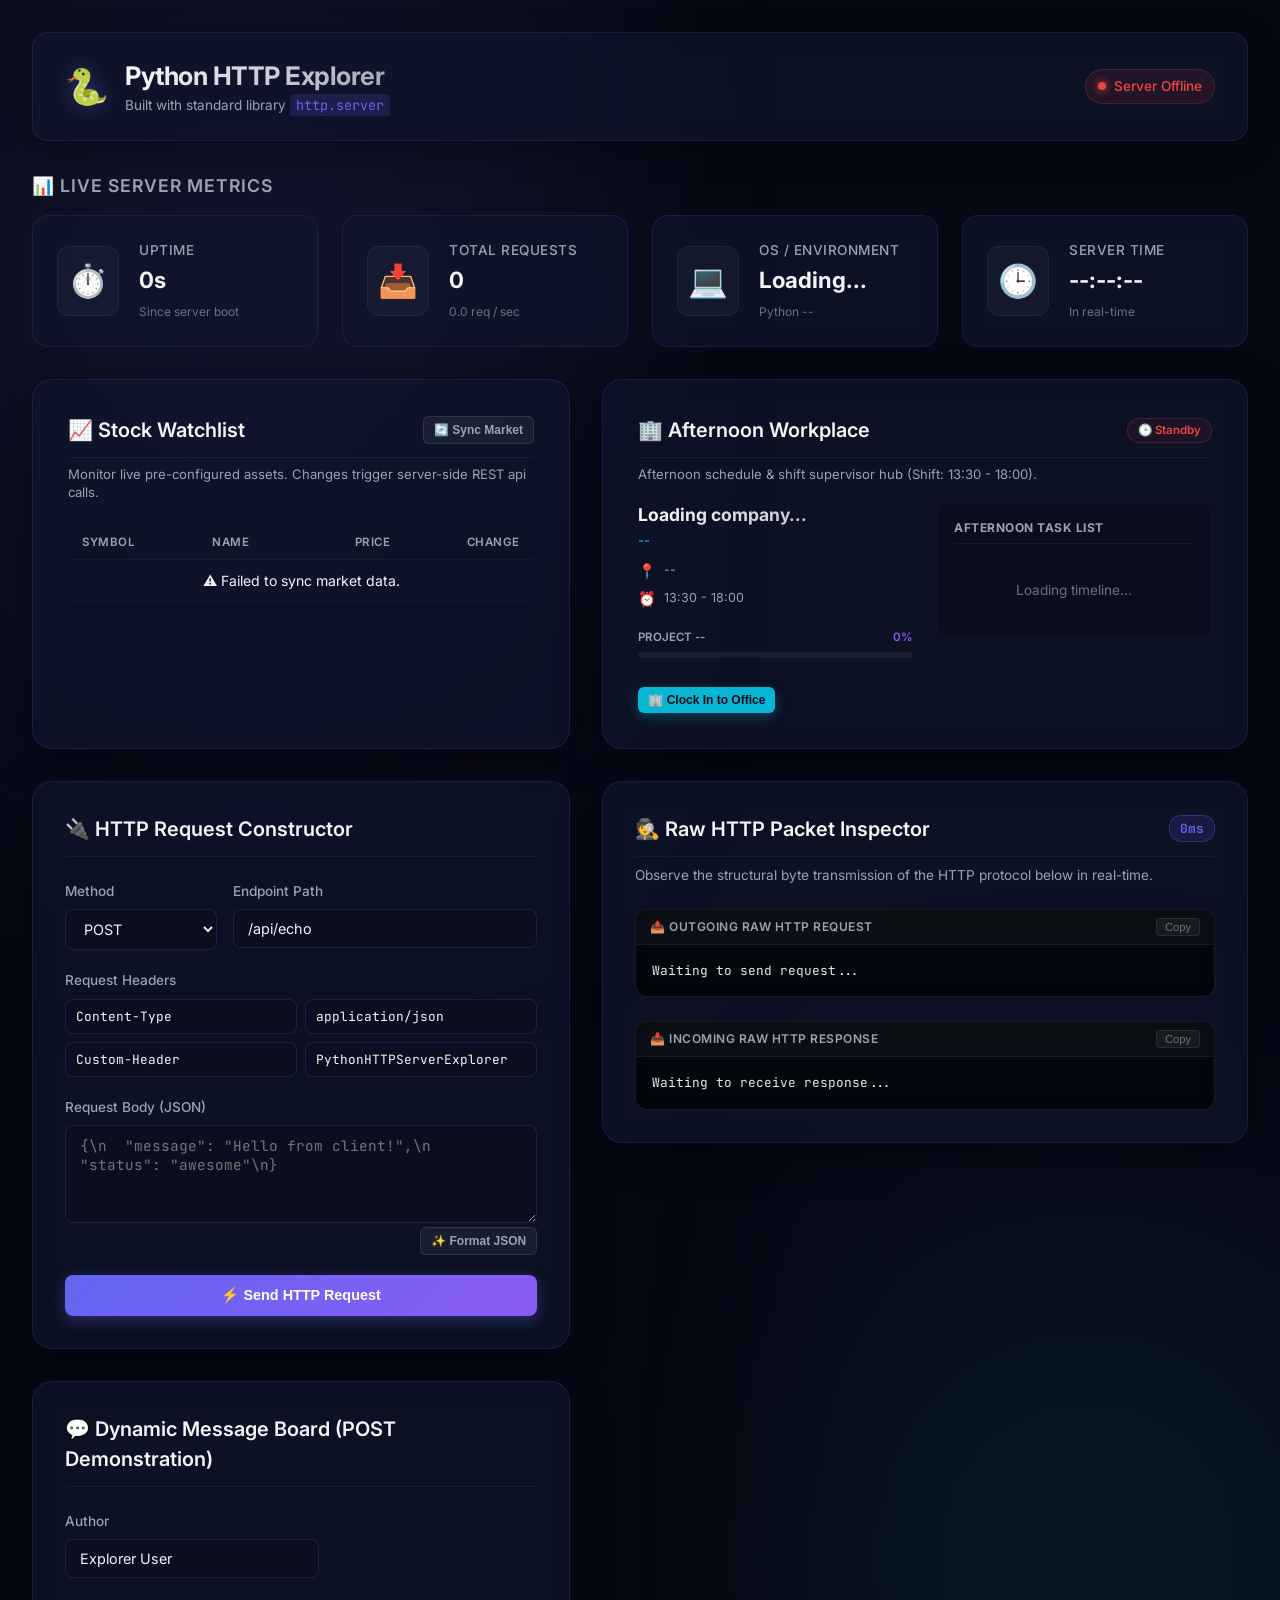
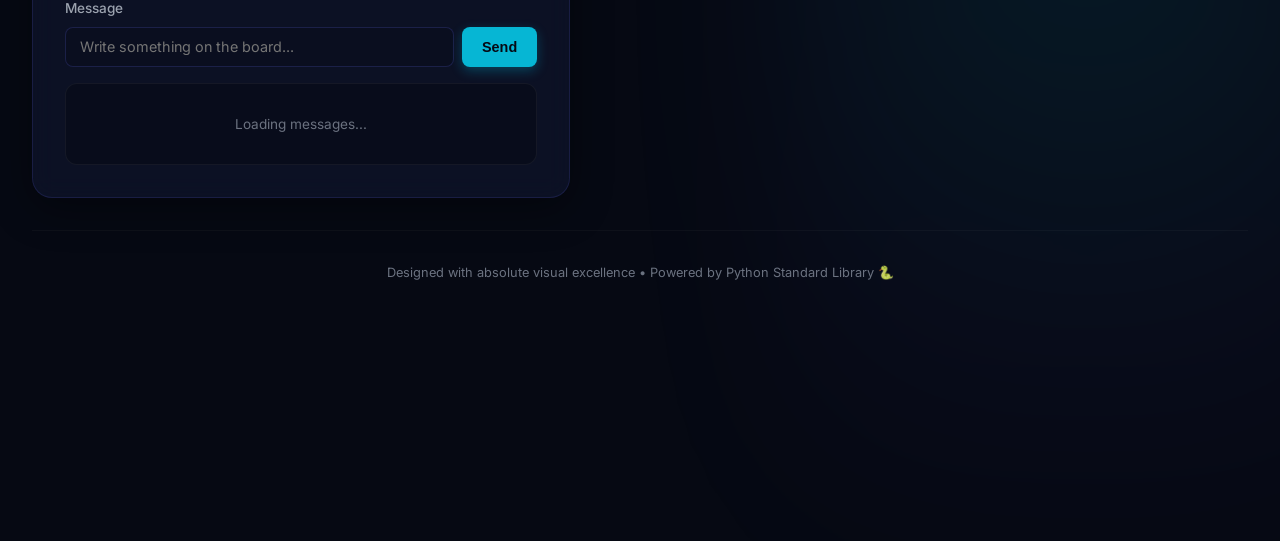
==== index.html @ 18cdc62f "first commit" ====
<!DOCTYPE html>
<html lang="en">
<head>
    <meta charset="UTF-8">
    <meta name="viewport" content="width=device-width, initial-scale=1.0">
    <title>Python HTTP Explorer & Dashboard</title>
    <meta name="description" content="A premium, interactive web application exploring the HTTP protocol in real-time. Built entirely with Python's standard library.">
    <!-- Google Fonts -->
    <link rel="preconnect" href="https://fonts.googleapis.com">
    <link rel="preconnect" href="https://fonts.gstatic.com" crossorigin>
    <link href="https://fonts.googleapis.com/css2?family=Inter:wght@300;400;500;600;700&family=JetBrains+Mono:wght@400;500;600&display=swap" rel="stylesheet">
    <!-- Link to external stylesheet -->
    <link rel="stylesheet" href="style.css">
</head>
<body>
    <div class="glow-bg"></div>
    <div class="glow-bg-secondary"></div>

    <div class="app-container">
        <!-- Header -->
        <header class="app-header">
            <div class="logo-area">
                <span class="logo-icon">🐍</span>
                <div class="title-meta">
                    <h1>Python HTTP Explorer</h1>
                    <p class="subtitle">Built with standard library <code>http.server</code></p>
                </div>
            </div>
            <div class="server-status" id="serverStatusBadge">
                <span class="status-indicator active"></span>
                <span class="status-text">Server Active</span>
            </div>
        </header>

        <!-- Dashboard Live Stats -->
        <section class="stats-section" aria-label="Server Statistics">
            <h2 class="section-title">📊 Live Server Metrics</h2>
            <div class="stats-grid">
                <div class="stat-card">
                    <div class="stat-icon">⏱️</div>
                    <div class="stat-info">
                        <h3>Uptime</h3>
                        <p class="stat-value" id="statUptime">0s</p>
                        <span class="stat-subtext">Since server boot</span>
                    </div>
                </div>
                <div class="stat-card">
                    <div class="stat-icon">📥</div>
                    <div class="stat-info">
                        <h3>Total Requests</h3>
                        <p class="stat-value" id="statRequests">0</p>
                        <span class="stat-subtext" id="statRps">0.0 req / sec</span>
                    </div>
                </div>
                <div class="stat-card">
                    <div class="stat-icon">💻</div>
                    <div class="stat-info">
                        <h3>OS / Environment</h3>
                        <p class="stat-value" id="statPlatform">Loading...</p>
                        <span class="stat-subtext" id="statPythonVer">Python --</span>
                    </div>
                </div>
                <div class="stat-card">
                    <div class="stat-icon">🕒</div>
                    <div class="stat-info">
                        <h3>Server Time</h3>
                        <p class="stat-value" id="statTime">--:--:--</p>
                        <span class="stat-subtext">In real-time</span>
                    </div>
                </div>
            </div>
        </section>

        <!-- Features Hub: Stock Watchlist & Company Hub -->
        <section class="features-section" aria-label="Feature Watchlists">
            <!-- Feature 1: Stock Watchlist -->
            <div class="feature-card">
                <div class="card-header-flex-features">
                    <h2 class="card-title">📈 Stock Watchlist</h2>
                    <button type="button" class="btn btn-secondary btn-sm" id="btnSyncStocks">🔄 Sync Market</button>
                </div>
                <p class="feature-desc">Monitor live pre-configured assets. Changes trigger server-side REST api calls.</p>
                <div class="stocks-table-container">
                    <table class="stocks-table">
                        <thead>
                            <tr>
                                <th>Symbol</th>
                                <th>Name</th>
                                <th class="text-right">Price</th>
                                <th class="text-right">Change</th>
                            </tr>
                        </thead>
                        <tbody id="stocksList">
                            <tr>
                                <td colspan="4" class="text-center text-muted">Loading market data...</td>
                            </tr>
                        </tbody>
                    </table>
                </div>
            </div>

            <!-- Feature 2: Afternoon Company Portal -->
            <div class="feature-card">
                <div class="card-header-flex-features">
                    <h2 class="card-title">🏢 Afternoon Workplace</h2>
                    <span class="status-badge" id="companyCheckinBadge">🕒 Standby</span>
                </div>
                <p class="feature-desc">Afternoon schedule & shift supervisor hub (Shift: 13:30 - 18:00).</p>
                
                <div class="company-grid">
                    <div class="company-profile">
                        <div class="company-meta">
                            <h3 id="companyName">Loading company...</h3>
                            <p class="company-role" id="companyRole">--</p>
                            <div class="company-details">
                                <p class="company-info"><span class="icon">📍</span> <span id="companyLoc">--</span></p>
                                <p class="company-info"><span class="icon">⏰</span> <span id="companyShift">13:30 - 18:00</span></p>
                            </div>
                        </div>

                        <div class="company-project">
                            <div class="project-header">
                                <span class="project-title" id="companyProject">Project --</span>
                                <span class="project-pct" id="companyProgress">0%</span>
                            </div>
                            <div class="progress-bar-bg">
                                <div class="progress-bar-fill" id="companyProgressBar" style="width: 0%"></div>
                            </div>
                        </div>

                        <!-- Interactive Check-In -->
                        <div class="checkin-container">
                            <button type="button" class="btn btn-accent btn-sm" id="btnCheckin">🏢 Clock In to Office</button>
                        </div>
                    </div>

                    <div class="company-schedule-container">
                        <h4>Afternoon Task List</h4>
                        <ul class="schedule-timeline" id="companySchedule">
                            <div class="loading-spinner">Loading timeline...</div>
                        </ul>
                    </div>
                </div>
            </div>
        </section>

        <!-- Main Workspace: HTTP Playground & Message Board -->
        <main class="main-content">
            <!-- Left Column: HTTP Request Constructor & Message Board -->
            <div class="control-column">
                
                <!-- HTTP Request Playground Constructor -->
                <section class="playground-card" aria-label="HTTP Request Constructor">
                    <h2 class="card-title">🔌 HTTP Request Constructor</h2>
                    <form id="httpForm" class="request-form">
                        <div class="form-row">
                            <div class="form-group method-group">
                                <label for="reqMethod">Method</label>
                                <select id="reqMethod">
                                    <option value="GET">GET</option>
                                    <option value="POST" selected>POST</option>
                                    <option value="PUT">PUT</option>
                                    <option value="DELETE">DELETE</option>
                                </select>
                            </div>
                            <div class="form-group path-group">
                                <label for="reqPath">Endpoint Path</label>
                                <input type="text" id="reqPath" value="/api/echo" placeholder="/api/echo">
                            </div>
                        </div>

                        <div class="form-group">
                            <label>Request Headers</label>
                            <div class="headers-editor" id="headersEditor">
                                <div class="header-row">
                                    <input type="text" class="header-key" placeholder="Key" value="Content-Type">
                                    <input type="text" class="header-val" placeholder="Value" value="application/json">
                                </div>
                                <div class="header-row">
                                    <input type="text" class="header-key" placeholder="Key" value="Custom-Header">
                                    <input type="text" class="header-val" placeholder="Value" value="PythonHTTPServerExplorer">
                                </div>
                            </div>
                        </div>

                        <div class="form-group" id="bodyGroup">
                            <label for="reqBody">Request Body (JSON)</label>
                            <textarea id="reqBody" rows="4" placeholder='{\n  "message": "Hello from client!",\n  "status": "awesome"\n}'></textarea>
                            <div class="textarea-actions">
                                <button type="button" class="btn btn-secondary btn-sm" id="btnFormatJson">✨ Format JSON</button>
                            </div>
                        </div>

                        <button type="submit" class="btn btn-primary" id="btnSubmitRequest">
                            <span>⚡ Send HTTP Request</span>
                        </button>
                    </form>
                </section>

                <!-- Message Board -->
                <section class="playground-card" aria-label="Server Message Board">
                    <h2 class="card-title">💬 Dynamic Message Board (POST Demonstration)</h2>
                    <form id="messageForm" class="message-form">
                        <div class="form-row">
                            <div class="form-group">
                                <label for="msgAuthor">Author</label>
                                <input type="text" id="msgAuthor" placeholder="Your Name" value="Explorer User" required>
                            </div>
                        </div>
                        <div class="form-group">
                            <label for="msgContent">Message</label>
                            <div class="input-with-button">
                                <input type="text" id="msgContent" placeholder="Write something on the board..." required>
                                <button type="submit" class="btn btn-accent">Send</button>
                            </div>
                        </div>
                    </form>

                    <div class="messages-container">
                        <div class="messages-list" id="messagesList">
                            <!-- Populated dynamically -->
                            <div class="loading-spinner">Loading messages...</div>
                        </div>
                    </div>
                </section>
            </div>

            <!-- Right Column: Raw HTTP Packet Inspector -->
            <div class="inspector-column">
                <section class="inspector-card" aria-label="HTTP Inspector Terminal">
                    <div class="card-header-flex">
                        <h2 class="card-title">🕵️ Raw HTTP Packet Inspector</h2>
                        <span class="inspector-badge" id="latencyBadge">0ms</span>
                    </div>
                    <p class="inspector-desc">Observe the structural byte transmission of the HTTP protocol below in real-time.</p>

                    <div class="terminal-container">
                        <!-- Request Packet Terminal -->
                        <div class="terminal-panel">
                            <div class="terminal-header">
                                <span class="terminal-title">📤 Outgoing Raw HTTP Request</span>
                                <button class="btn-copy" data-target="rawRequestText">Copy</button>
                            </div>
                            <pre class="terminal-body" id="rawRequestText">Waiting to send request...</pre>
                        </div>

                        <!-- Response Packet Terminal -->
                        <div class="terminal-panel">
                            <div class="terminal-header">
                                <span class="terminal-title">📥 Incoming Raw HTTP Response</span>
                                <button class="btn-copy" data-target="rawResponseText">Copy</button>
                            </div>
                            <pre class="terminal-body" id="rawResponseText">Waiting to receive response...</pre>
                        </div>
                    </div>
                </section>
            </div>
        </main>

        <!-- Footer -->
        <footer class="app-footer">
            <p>Designed with absolute visual excellence &bull; Powered by Python Standard Library 🐍</p>
        </footer>
    </div>

    <!-- Main JavaScript Logic -->
    <script src="app.js"></script>
</body>
</html>
---- style.css ----
/* ==========================================================================
   Base CSS Design System - Python HTTP Explorer
   ========================================================================== */

:root {
    /* Color Palette */
    --bg-darker: #060913;
    --bg-dark: #0c1125;
    --bg-card: rgba(16, 22, 46, 0.65);
    --bg-card-hover: rgba(22, 30, 61, 0.85);
    --border-color: rgba(99, 102, 241, 0.15);
    --border-color-hover: rgba(99, 102, 241, 0.35);
    
    --text-primary: #f3f4f6;
    --text-secondary: #9ca3af;
    --text-muted: #6b7280;
    
    --accent-blue: #3b82f6;
    --accent-purple: #8b5cf6;
    --accent-indigo: #6366f1;
    --accent-green: #10b981;
    --accent-red: #ef4444;
    --accent-cyan: #06b6d4;

    --gradient-primary: linear-gradient(135deg, var(--accent-indigo), var(--accent-purple));
    --gradient-glow: radial-gradient(circle, rgba(99, 102, 241, 0.15) 0%, rgba(0, 0, 0, 0) 70%);
    
    /* Transitions */
    --transition-fast: 0.2s ease;
    --transition-normal: 0.3s cubic-bezier(0.4, 0, 0.2, 1);
    
    /* Fonts */
    --font-sans: 'Inter', system-ui, -apple-system, sans-serif;
    --font-mono: 'JetBrains Mono', 'Courier New', monospace;
}

/* Reset and Core Layout */
* {
    box-sizing: border-box;
    margin: 0;
    padding: 0;
}

body {
    background-color: var(--bg-darker);
    color: var(--text-primary);
    font-family: var(--font-sans);
    line-height: 1.5;
    overflow-x: hidden;
    min-height: 100vh;
    position: relative;
}

/* Radiant Ambient Backgrounds */
.glow-bg {
    position: absolute;
    top: -20%;
    left: -10%;
    width: 60%;
    height: 70%;
    background: radial-gradient(circle, rgba(99, 102, 241, 0.12) 0%, rgba(139, 92, 246, 0.05) 50%, rgba(0, 0, 0, 0) 100%);
    pointer-events: none;
    z-index: -1;
    filter: blur(80px);
}

.glow-bg-secondary {
    position: absolute;
    bottom: -10%;
    right: -10%;
    width: 50%;
    height: 60%;
    background: radial-gradient(circle, rgba(6, 182, 212, 0.1) 0%, rgba(99, 102, 241, 0.03) 60%, rgba(0, 0, 0, 0) 100%);
    pointer-events: none;
    z-index: -1;
    filter: blur(80px);
}

/* Custom Scrollbars */
::-webkit-scrollbar {
    width: 8px;
    height: 8px;
}

::-webkit-scrollbar-track {
    background: rgba(0, 0, 0, 0.2);
}

::-webkit-scrollbar-thumb {
    background: rgba(99, 102, 241, 0.25);
    border-radius: 4px;
}

::-webkit-scrollbar-thumb:hover {
    background: rgba(99, 102, 241, 0.45);
}

/* App Container */
.app-container {
    max-width: 1440px;
    margin: 0 auto;
    padding: 2rem;
    display: flex;
    flex-direction: column;
    gap: 2rem;
    min-height: 100vh;
}

/* Header Component */
.app-header {
    display: flex;
    justify-content: space-between;
    align-items: center;
    padding: 1.5rem 2rem;
    border-radius: 16px;
    background: var(--bg-card);
    border: 1px solid var(--border-color);
    backdrop-filter: blur(12px);
    box-shadow: 0 8px 32px 0 rgba(0, 0, 0, 0.3);
}

.logo-area {
    display: flex;
    align-items: center;
    gap: 1rem;
}

.logo-icon {
    font-size: 2.2rem;
    filter: drop-shadow(0 0 10px rgba(99, 102, 241, 0.4));
    animation: snake-float 4s ease-in-out infinite;
}

.title-meta h1 {
    font-size: 1.6rem;
    font-weight: 700;
    letter-spacing: -0.5px;
    background: linear-gradient(135deg, #ffffff, #9ca3af);
    -webkit-background-clip: text;
    -webkit-text-fill-color: transparent;
}

.subtitle {
    font-size: 0.85rem;
    color: var(--text-secondary);
}

.subtitle code {
    font-family: var(--font-mono);
    color: var(--accent-indigo);
    background: rgba(99, 102, 241, 0.15);
    padding: 2px 6px;
    border-radius: 4px;
}

.server-status {
    display: flex;
    align-items: center;
    gap: 0.5rem;
    padding: 6px 12px;
    background: rgba(16, 185, 129, 0.1);
    border: 1px solid rgba(16, 185, 129, 0.2);
    border-radius: 20px;
    color: var(--accent-green);
    font-size: 0.85rem;
    font-weight: 500;
}

.status-indicator {
    width: 8px;
    height: 8px;
    border-radius: 50%;
    position: relative;
}

.status-indicator.active {
    background-color: var(--accent-green);
    box-shadow: 0 0 8px var(--accent-green);
}

.status-indicator.active::after {
    content: '';
    position: absolute;
    top: 0;
    left: 0;
    width: 100%;
    height: 100%;
    border-radius: 50%;
    background-color: var(--accent-green);
    animation: status-pulse 1.5s infinite;
}

/* Dashboard Stats Section */
.stats-section {
    display: flex;
    flex-direction: column;
    gap: 1rem;
}

.section-title {
    font-size: 1.1rem;
    font-weight: 600;
    text-transform: uppercase;
    letter-spacing: 1px;
    color: var(--text-secondary);
}

.stats-grid {
    display: grid;
    grid-template-columns: repeat(auto-fit, minmax(260px, 1fr));
    gap: 1.5rem;
}

.stat-card {
    background: var(--bg-card);
    border: 1px solid var(--border-color);
    border-radius: 16px;
    padding: 1.5rem;
    display: flex;
    align-items: center;
    gap: 1.25rem;
    backdrop-filter: blur(12px);
    transition: transform var(--transition-normal), border-color var(--transition-normal), box-shadow var(--transition-normal);
}

.stat-card:hover {
    transform: translateY(-4px);
    border-color: var(--border-color-hover);
    box-shadow: 0 12px 24px -10px rgba(99, 102, 241, 0.2);
}

.stat-icon {
    font-size: 2rem;
    background: rgba(255, 255, 255, 0.03);
    padding: 10px;
    border-radius: 12px;
    border: 1px solid rgba(255, 255, 255, 0.05);
}

.stat-info h3 {
    font-size: 0.85rem;
    color: var(--text-secondary);
    font-weight: 500;
    text-transform: uppercase;
    letter-spacing: 0.5px;
}

.stat-value {
    font-size: 1.4rem;
    font-weight: 700;
    color: var(--text-primary);
    margin: 2px 0;
}

.stat-subtext {
    font-size: 0.75rem;
    color: var(--text-muted);
}

/* Main Content Workspace Layout */
.main-content {
    display: grid;
    grid-template-columns: 1fr 1.2fr;
    gap: 2rem;
    align-items: start;
}

@media (max-width: 1024px) {
    .main-content {
        grid-template-columns: 1fr;
    }
}

.control-column {
    display: flex;
    flex-direction: column;
    gap: 2rem;
}

/* Custom Premium Cards */
.playground-card {
    background: var(--bg-card);
    border: 1px solid var(--border-color);
    border-radius: 20px;
    padding: 2rem;
    backdrop-filter: blur(12px);
    box-shadow: 0 10px 40px 0 rgba(0, 0, 0, 0.4);
}

.card-title {
    font-size: 1.25rem;
    font-weight: 600;
    margin-bottom: 1.5rem;
    display: flex;
    align-items: center;
    gap: 0.5rem;
    border-bottom: 1px solid rgba(255, 255, 255, 0.05);
    padding-bottom: 0.75rem;
}

/* Custom Inputs & Forms */
.request-form, .message-form {
    display: flex;
    flex-direction: column;
    gap: 1.25rem;
}

.form-row {
    display: grid;
    grid-template-columns: 1fr 2fr;
    gap: 1rem;
}

.form-group {
    display: flex;
    flex-direction: column;
    gap: 0.5rem;
}

.form-group label {
    font-size: 0.85rem;
    font-weight: 500;
    color: var(--text-secondary);
}

/* Inputs, Selects, Textareas Styling */
input[type="text"], select, textarea {
    background: rgba(10, 15, 30, 0.8);
    border: 1px solid rgba(99, 102, 241, 0.2);
    border-radius: 8px;
    color: var(--text-primary);
    font-family: var(--font-sans);
    font-size: 0.9rem;
    padding: 10px 14px;
    outline: none;
    transition: border-color var(--transition-fast), box-shadow var(--transition-fast);
}

input[type="text"]:focus, select:focus, textarea:focus {
    border-color: var(--accent-indigo);
    box-shadow: 0 0 0 3px rgba(99, 102, 241, 0.25);
}

textarea {
    font-family: var(--font-mono);
    resize: vertical;
}

/* Headers Editor Nested Component */
.headers-editor {
    display: flex;
    flex-direction: column;
    gap: 0.5rem;
}

.header-row {
    display: grid;
    grid-template-columns: 1fr 1fr;
    gap: 0.5rem;
}

.header-row input {
    font-family: var(--font-mono);
    font-size: 0.8rem;
    padding: 8px 10px;
}

.textarea-actions {
    display: flex;
    justify-content: flex-end;
    margin-top: -0.25rem;
}

/* Premium Custom Buttons */
.btn {
    display: inline-flex;
    align-items: center;
    justify-content: center;
    gap: 0.5rem;
    border-radius: 8px;
    font-weight: 600;
    font-size: 0.9rem;
    padding: 12px 20px;
    cursor: pointer;
    border: none;
    outline: none;
    transition: transform var(--transition-fast), filter var(--transition-fast), box-shadow var(--transition-fast);
}

.btn:active {
    transform: scale(0.98);
}

.btn-primary {
    background: var(--gradient-primary);
    color: #ffffff;
    box-shadow: 0 4px 14px 0 rgba(99, 102, 241, 0.35);
}

.btn-primary:hover {
    filter: brightness(1.1);
    box-shadow: 0 6px 20px 0 rgba(99, 102, 241, 0.5);
}

.btn-secondary {
    background: rgba(255, 255, 255, 0.05);
    border: 1px solid rgba(255, 255, 255, 0.1);
    color: var(--text-secondary);
}

.btn-secondary:hover {
    background: rgba(255, 255, 255, 0.1);
    color: var(--text-primary);
}

.btn-accent {
    background: var(--accent-cyan);
    color: var(--bg-darker);
    box-shadow: 0 4px 12px 0 rgba(6, 182, 212, 0.3);
}

.btn-accent:hover {
    filter: brightness(1.15);
    box-shadow: 0 6px 18px 0 rgba(6, 182, 212, 0.5);
}

.btn-sm {
    font-size: 0.75rem;
    padding: 6px 10px;
    border-radius: 6px;
}

/* Message Board Board */
.input-with-button {
    display: flex;
    gap: 0.5rem;
}

.input-with-button input {
    flex: 1;
}

.messages-container {
    background: rgba(0, 0, 0, 0.25);
    border-radius: 12px;
    border: 1px solid rgba(255, 255, 255, 0.05);
    max-height: 250px;
    overflow-y: auto;
    margin-top: 1rem;
    padding: 10px;
}

.messages-list {
    display: flex;
    flex-direction: column;
    gap: 0.75rem;
}

.message-item {
    background: rgba(255, 255, 255, 0.02);
    border: 1px solid rgba(255, 255, 255, 0.03);
    border-radius: 8px;
    padding: 10px 14px;
    font-size: 0.85rem;
    animation: fade-in 0.3s ease-out;
}

.message-meta {
    display: flex;
    justify-content: space-between;
    color: var(--accent-cyan);
    font-weight: 600;
    margin-bottom: 4px;
    font-size: 0.8rem;
}

.message-time {
    color: var(--text-muted);
    font-weight: 400;
    font-family: var(--font-mono);
}

.message-content {
    color: var(--text-primary);
    word-break: break-word;
}

/* Inspector Column & Terminals */
.inspector-column {
    position: sticky;
    top: 2rem;
}

.inspector-card {
    background: var(--bg-card);
    border: 1px solid var(--border-color);
    border-radius: 20px;
    padding: 2rem;
    backdrop-filter: blur(12px);
    box-shadow: 0 10px 40px 0 rgba(0, 0, 0, 0.4);
}

.card-header-flex {
    display: flex;
    justify-content: space-between;
    align-items: center;
    border-bottom: 1px solid rgba(255, 255, 255, 0.05);
    padding-bottom: 0.75rem;
    margin-bottom: 0.5rem;
}

.card-header-flex .card-title {
    border: none;
    margin-bottom: 0;
    padding-bottom: 0;
}

.inspector-badge {
    background: rgba(99, 102, 241, 0.15);
    color: var(--accent-indigo);
    border: 1px solid rgba(99, 102, 241, 0.3);
    padding: 3px 10px;
    border-radius: 12px;
    font-family: var(--font-mono);
    font-size: 0.8rem;
    font-weight: 600;
}

.inspector-desc {
    font-size: 0.85rem;
    color: var(--text-secondary);
    margin-bottom: 1.5rem;
}

.terminal-container {
    display: flex;
    flex-direction: column;
    gap: 1.5rem;
}

.terminal-panel {
    background: #05070f;
    border: 1px solid rgba(255, 255, 255, 0.08);
    border-radius: 12px;
    overflow: hidden;
    box-shadow: inset 0 0 20px rgba(0, 0, 0, 0.6);
}

.terminal-header {
    background: rgba(255, 255, 255, 0.03);
    border-bottom: 1px solid rgba(255, 255, 255, 0.05);
    padding: 8px 14px;
    display: flex;
    justify-content: space-between;
    align-items: center;
}

.terminal-title {
    font-family: var(--font-sans);
    font-size: 0.75rem;
    font-weight: 600;
    letter-spacing: 0.5px;
    color: var(--text-secondary);
    text-transform: uppercase;
}

.btn-copy {
    background: rgba(255, 255, 255, 0.05);
    border: 1px solid rgba(255, 255, 255, 0.08);
    color: var(--text-muted);
    font-size: 0.7rem;
    padding: 2px 8px;
    border-radius: 4px;
    cursor: pointer;
    transition: all var(--transition-fast);
}

.btn-copy:hover {
    background: rgba(255, 255, 255, 0.15);
    color: var(--text-primary);
}

.terminal-body {
    padding: 1rem;
    font-family: var(--font-mono);
    font-size: 0.8rem;
    color: #e5e7eb;
    overflow-x: auto;
    white-space: pre-wrap;
    word-break: break-all;
    max-height: 280px;
    overflow-y: auto;
}

/* HTTP Parsing Highlighting Classes */
.http-method { color: #f43f5e; font-weight: 600; }
.http-path { color: #38bdf8; }
.http-proto { color: #eab308; }
.http-header-key { color: #a855f7; font-weight: 500; }
.http-header-val { color: #10b981; }
.http-body { color: #cbd5e1; }
.http-status { color: #10b981; font-weight: bold; }
.http-status.err { color: #f43f5e; }

/* Spinners & Micro-loaders */
.loading-spinner {
    text-align: center;
    color: var(--text-muted);
    font-size: 0.85rem;
    padding: 20px 0;
}

/* Footer Section */
.app-footer {
    text-align: center;
    margin-top: auto;
    padding: 2rem 0;
    font-size: 0.8rem;
    color: var(--text-muted);
    border-top: 1px solid rgba(255, 255, 255, 0.03);
}

/* Animations */
@keyframes snake-float {
    0%, 100% { transform: translateY(0); }
    50% { transform: translateY(-6px); }
}

@keyframes status-pulse {
    0% { transform: scale(0.95); opacity: 0.8; box-shadow: 0 0 0 0 rgba(16, 185, 129, 0.5); }
    70% { transform: scale(1.1); opacity: 0; box-shadow: 0 0 0 6px rgba(16, 185, 129, 0); }
    100% { transform: scale(0.95); opacity: 0; }
}

@keyframes fade-in {
    from { opacity: 0; transform: translateY(4px); }
    to { opacity: 1; transform: translateY(0); }
}

/* ==========================================================================
   Features Section - Stock Watchlist & Company Hub
   ========================================================================== */

.features-section {
    display: grid;
    grid-template-columns: 1fr 1.2fr;
    gap: 2rem;
    align-items: stretch;
}

@media (max-width: 1024px) {
    .features-section {
        grid-template-columns: 1fr;
    }
}

.feature-card {
    background: var(--bg-card);
    border: 1px solid var(--border-color);
    border-radius: 20px;
    padding: 2.2rem;
    backdrop-filter: blur(12px);
    box-shadow: 0 10px 40px 0 rgba(0, 0, 0, 0.4);
    display: flex;
    flex-direction: column;
    gap: 1.2rem;
    transition: border-color var(--transition-normal), box-shadow var(--transition-normal);
}

.feature-card:hover {
    border-color: var(--border-color-hover);
    box-shadow: 0 12px 30px -10px rgba(99, 102, 241, 0.15);
}

.card-header-flex-features {
    display: flex;
    justify-content: space-between;
    align-items: center;
    border-bottom: 1px solid rgba(255, 255, 255, 0.05);
    padding-bottom: 0.75rem;
}

.card-header-flex-features .card-title {
    border: none;
    margin-bottom: 0;
    padding-bottom: 0;
    font-size: 1.25rem;
    font-weight: 600;
}

.feature-desc {
    font-size: 0.82rem;
    color: var(--text-secondary);
    margin-top: -0.8rem;
    line-height: 1.4;
}

/* Stocks Ticker Styles */
.stocks-table-container {
    overflow-x: auto;
    margin-top: 0.2rem;
}

.stocks-table {
    width: 100%;
    border-collapse: collapse;
    font-size: 0.88rem;
}

.stocks-table th, .stocks-table td {
    padding: 10px 14px;
    text-align: left;
    border-bottom: 1px solid rgba(255, 255, 255, 0.03);
}

.stocks-table th {
    font-weight: 600;
    color: var(--text-secondary);
    text-transform: uppercase;
    font-size: 0.72rem;
    letter-spacing: 0.5px;
    padding-bottom: 8px;
}

.stocks-table tbody tr {
    transition: background-color var(--transition-fast);
}

.stocks-table tbody tr:hover {
    background-color: rgba(255, 255, 255, 0.02);
}

.text-right {
    text-align: right !important;
}

.text-center {
    text-align: center !important;
}

.stock-up {
    color: var(--accent-green);
    background: rgba(16, 185, 129, 0.12);
    border: 1px solid rgba(16, 185, 129, 0.2);
    padding: 2px 8px;
    border-radius: 6px;
    font-size: 0.78rem;
    font-weight: 600;
    display: inline-block;
}

.stock-down {
    color: var(--accent-red);
    background: rgba(239, 68, 68, 0.12);
    border: 1px solid rgba(239, 68, 68, 0.2);
    padding: 2px 8px;
    border-radius: 6px;
    font-size: 0.78rem;
    font-weight: 600;
    display: inline-block;
}

/* Company Grid Layout */
.company-grid {
    display: grid;
    grid-template-columns: 1fr 1fr;
    gap: 1.5rem;
    align-items: start;
}

@media (max-width: 640px) {
    .company-grid {
        grid-template-columns: 1fr;
    }
}

.company-profile {
    display: flex;
    flex-direction: column;
    gap: 1.2rem;
}

.company-meta h3 {
    font-size: 1.1rem;
    font-weight: 700;
    background: linear-gradient(135deg, #ffffff, var(--text-secondary));
    -webkit-background-clip: text;
    -webkit-text-fill-color: transparent;
}

.company-role {
    font-size: 0.82rem;
    color: var(--accent-cyan);
    font-weight: 500;
    margin-top: 2px;
}

.company-details {
    display: flex;
    flex-direction: column;
    gap: 0.4rem;
    margin-top: 0.6rem;
}

.company-info {
    font-size: 0.78rem;
    color: var(--text-secondary);
    display: flex;
    align-items: center;
    gap: 0.5rem;
}

.company-info .icon {
    font-size: 0.9rem;
}

/* Project Progress */
.company-project {
    display: flex;
    flex-direction: column;
    gap: 0.4rem;
}

.project-header {
    display: flex;
    justify-content: space-between;
    font-size: 0.72rem;
    font-weight: 600;
    text-transform: uppercase;
}

.project-title {
    color: var(--text-secondary);
}

.project-pct {
    color: var(--accent-purple);
}

.progress-bar-bg {
    height: 6px;
    background: rgba(255, 255, 255, 0.05);
    border-radius: 3px;
    overflow: hidden;
}

.progress-bar-fill {
    height: 100%;
    background: linear-gradient(90deg, var(--accent-indigo), var(--accent-purple));
    border-radius: 3px;
    transition: width 0.8s ease-in-out;
}

.checkin-container {
    margin-top: 0.5rem;
}

.status-badge {
    background: rgba(239, 68, 68, 0.08);
    border: 1px solid rgba(239, 68, 68, 0.2);
    color: var(--accent-red);
    font-size: 0.72rem;
    padding: 3px 10px;
    border-radius: 12px;
    font-weight: 600;
    transition: all var(--transition-fast);
}

.status-badge.active {
    background: rgba(16, 185, 129, 0.12);
    border-color: rgba(16, 185, 129, 0.3);
    color: var(--accent-green);
    box-shadow: 0 0 10px rgba(16, 185, 129, 0.1);
}

/* Timeline tasks */
.company-schedule-container {
    background: rgba(0, 0, 0, 0.2);
    border-radius: 12px;
    border: 1px solid rgba(255, 255, 255, 0.03);
    padding: 1rem;
    display: flex;
    flex-direction: column;
    gap: 0.75rem;
}

.company-schedule-container h4 {
    font-size: 0.75rem;
    text-transform: uppercase;
    color: var(--text-secondary);
    letter-spacing: 0.5px;
    border-bottom: 1px solid rgba(255, 255, 255, 0.05);
    padding-bottom: 6px;
    margin-bottom: 4px;
}

.schedule-timeline {
    list-style: none;
    display: flex;
    flex-direction: column;
    gap: 0.8rem;
}

.timeline-item {
    display: flex;
    gap: 0.75rem;
    font-size: 0.78rem;
    align-items: center;
}

.timeline-time {
    font-family: var(--font-mono);
    color: var(--text-muted);
    font-weight: 500;
    min-width: 38px;
}

.timeline-task {
    color: var(--text-primary);
    flex: 1;
}

.timeline-badge {
    font-size: 0.65rem;
    padding: 2px 6px;
    border-radius: 4px;
    font-weight: 600;
}

.timeline-badge.done {
    background: rgba(16, 185, 129, 0.1);
    color: var(--accent-green);
    border: 1px solid rgba(16, 185, 129, 0.2);
}

.timeline-badge.active {
    background: rgba(59, 130, 246, 0.1);
    color: var(--accent-blue);
    border: 1px solid rgba(59, 130, 246, 0.2);
}

.timeline-badge.pending {
    background: rgba(255, 255, 255, 0.03);
    color: var(--text-muted);
    border: 1px solid rgba(255, 255, 255, 0.05);
}
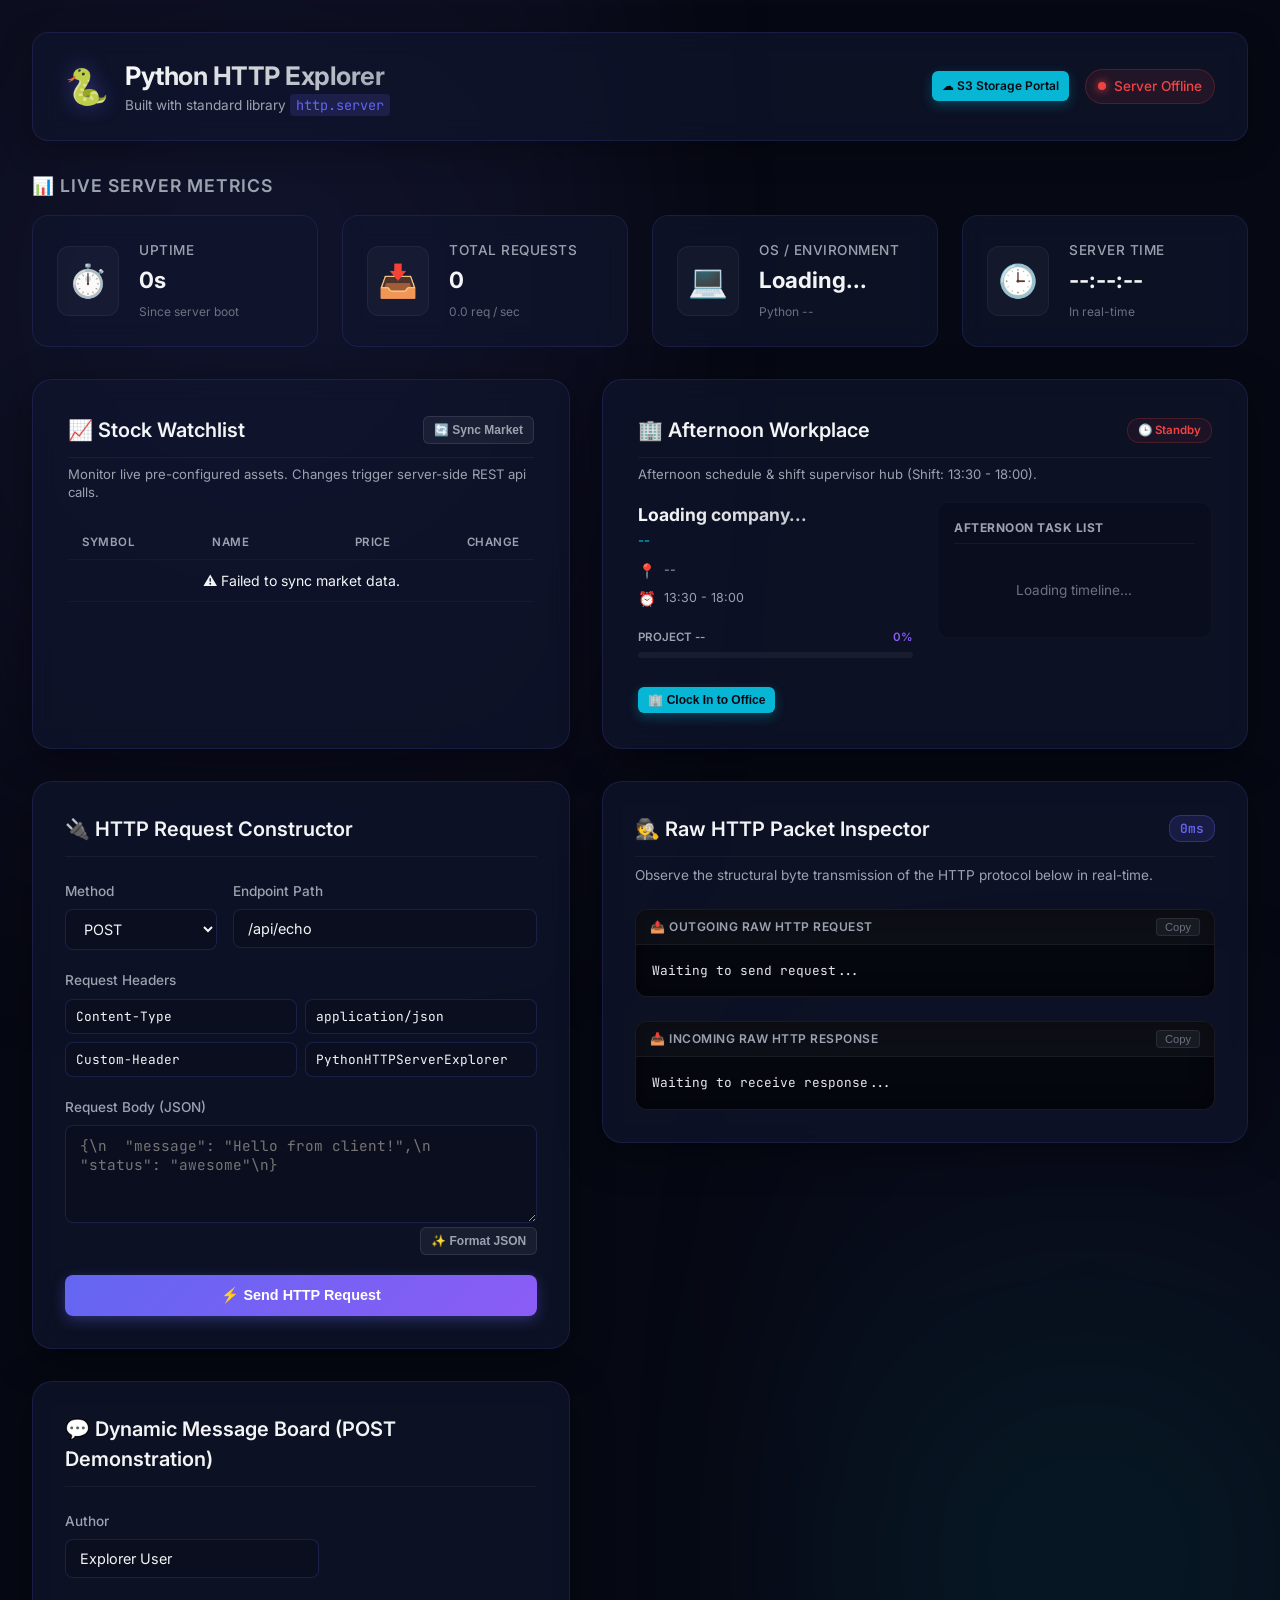
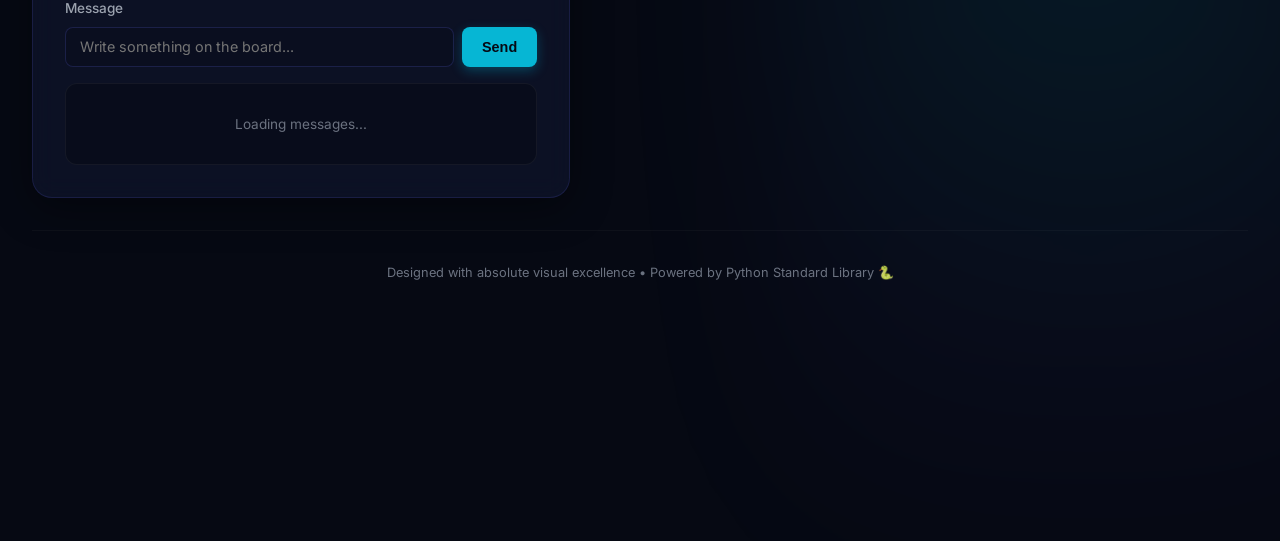
==== commit a3d525df: "new feature" ====
--- a/index.html
+++ b/index.html
@@ -26,9 +26,12 @@
                     <p class="subtitle">Built with standard library <code>http.server</code></p>
                 </div>
             </div>
-            <div class="server-status" id="serverStatusBadge">
-                <span class="status-indicator active"></span>
-                <span class="status-text">Server Active</span>
+            <div class="nav-links" style="display: flex; gap: 1rem; align-items: center;">
+                <a href="/feature-3" class="btn btn-accent btn-sm" style="text-decoration: none;">☁️ S3 Storage Portal</a>
+                <div class="server-status" id="serverStatusBadge">
+                    <span class="status-indicator active"></span>
+                    <span class="status-text">Server Active</span>
+                </div>
             </div>
         </header>
 
--- a/style.css
+++ b/style.css
@@ -944,3 +944,208 @@
     color: var(--text-muted);
     border: 1px solid rgba(255, 255, 255, 0.05);
 }
+
+/* ==========================================================================
+   Feature 3: S3 Uploader Page Styling
+   ========================================================================== */
+
+.nav-links {
+    display: flex;
+    gap: 1rem;
+    align-items: center;
+}
+
+.upload-dropzone {
+    border: 2px dashed rgba(99, 102, 241, 0.3);
+    background: rgba(10, 15, 30, 0.4);
+    border-radius: 16px;
+    padding: 3rem 2rem;
+    text-align: center;
+    cursor: pointer;
+    transition: all var(--transition-normal);
+    display: flex;
+    flex-direction: column;
+    align-items: center;
+    justify-content: center;
+    gap: 1rem;
+    position: relative;
+    overflow: hidden;
+}
+
+.upload-dropzone:hover, .upload-dropzone.dragover {
+    border-color: var(--accent-indigo);
+    background: rgba(99, 102, 241, 0.06);
+    box-shadow: 0 0 20px rgba(99, 102, 241, 0.15);
+}
+
+.upload-dropzone.dragover {
+    transform: scale(1.02);
+}
+
+.upload-icon {
+    font-size: 3rem;
+    filter: drop-shadow(0 0 12px rgba(99, 102, 241, 0.3));
+    transition: transform var(--transition-fast);
+}
+
+.upload-dropzone:hover .upload-icon, .upload-dropzone.dragover .upload-icon {
+    transform: translateY(-5px);
+}
+
+.upload-text h3 {
+    font-size: 1.1rem;
+    font-weight: 600;
+    color: var(--text-primary);
+    margin-bottom: 4px;
+}
+
+.upload-text p {
+    font-size: 0.8rem;
+    color: var(--text-muted);
+}
+
+.file-input {
+    display: none;
+}
+
+/* Upload Details Card */
+.upload-details-card {
+    background: rgba(0, 0, 0, 0.2);
+    border: 1px solid var(--border-color);
+    border-radius: 12px;
+    padding: 1.25rem;
+    display: flex;
+    flex-direction: column;
+    gap: 1rem;
+    animation: fade-in 0.3s ease-out;
+}
+
+.file-info-header {
+    display: flex;
+    align-items: center;
+    gap: 0.75rem;
+}
+
+.file-info-icon {
+    font-size: 1.8rem;
+}
+
+.file-info-meta {
+    flex: 1;
+}
+
+.file-info-name {
+    font-size: 0.9rem;
+    font-weight: 600;
+    color: var(--text-primary);
+    word-break: break-all;
+}
+
+.file-info-size {
+    font-size: 0.75rem;
+    color: var(--text-muted);
+    font-family: var(--font-mono);
+}
+
+/* Progress & Status Console */
+.upload-progress-container {
+    display: flex;
+    flex-direction: column;
+    gap: 0.5rem;
+}
+
+.upload-progress-header {
+    display: flex;
+    justify-content: space-between;
+    font-size: 0.78rem;
+    font-weight: 500;
+}
+
+.upload-status-text {
+    color: var(--accent-cyan);
+}
+
+.upload-pct-text {
+    font-family: var(--font-mono);
+    color: var(--text-primary);
+}
+
+/* Interactive Log Console */
+.upload-console {
+    background: #04060d;
+    border: 1px solid rgba(255, 255, 255, 0.05);
+    border-radius: 10px;
+    padding: 1rem;
+    max-height: 220px;
+    overflow-y: auto;
+    font-family: var(--font-mono);
+    font-size: 0.78rem;
+    display: flex;
+    flex-direction: column;
+    gap: 0.4rem;
+}
+
+.console-line {
+    display: flex;
+    gap: 0.5rem;
+    line-height: 1.4;
+    animation: fade-in 0.15s ease-out;
+}
+
+.console-time {
+    color: var(--text-muted);
+    flex-shrink: 0;
+}
+
+.console-msg {
+    color: #e5e7eb;
+    word-break: break-all;
+}
+
+.console-line.info .console-msg { color: var(--accent-blue); }
+.console-line.success .console-msg { color: var(--accent-green); }
+.console-line.error .console-msg { color: var(--accent-red); }
+.console-line.warn .console-msg { color: var(--accent-purple); }
+
+/* Success Link Card */
+.upload-success-link {
+    background: rgba(16, 185, 129, 0.08);
+    border: 1px solid rgba(16, 185, 129, 0.2);
+    border-radius: 10px;
+    padding: 1rem;
+    display: flex;
+    flex-direction: column;
+    gap: 0.5rem;
+}
+
+.success-header {
+    display: flex;
+    align-items: center;
+    gap: 0.5rem;
+    color: var(--accent-green);
+    font-weight: 600;
+    font-size: 0.9rem;
+}
+
+.success-body {
+    font-size: 0.8rem;
+    color: var(--text-secondary);
+}
+
+.s3-url-input-group {
+    display: flex;
+    gap: 0.5rem;
+    margin-top: 0.25rem;
+}
+
+.s3-url-input-group input {
+    flex: 1;
+    font-family: var(--font-mono);
+    font-size: 0.78rem;
+    padding: 6px 10px;
+    background: rgba(0, 0, 0, 0.3);
+    border: 1px solid rgba(16, 185, 129, 0.2);
+    border-radius: 6px;
+    color: var(--text-primary);
+}
+
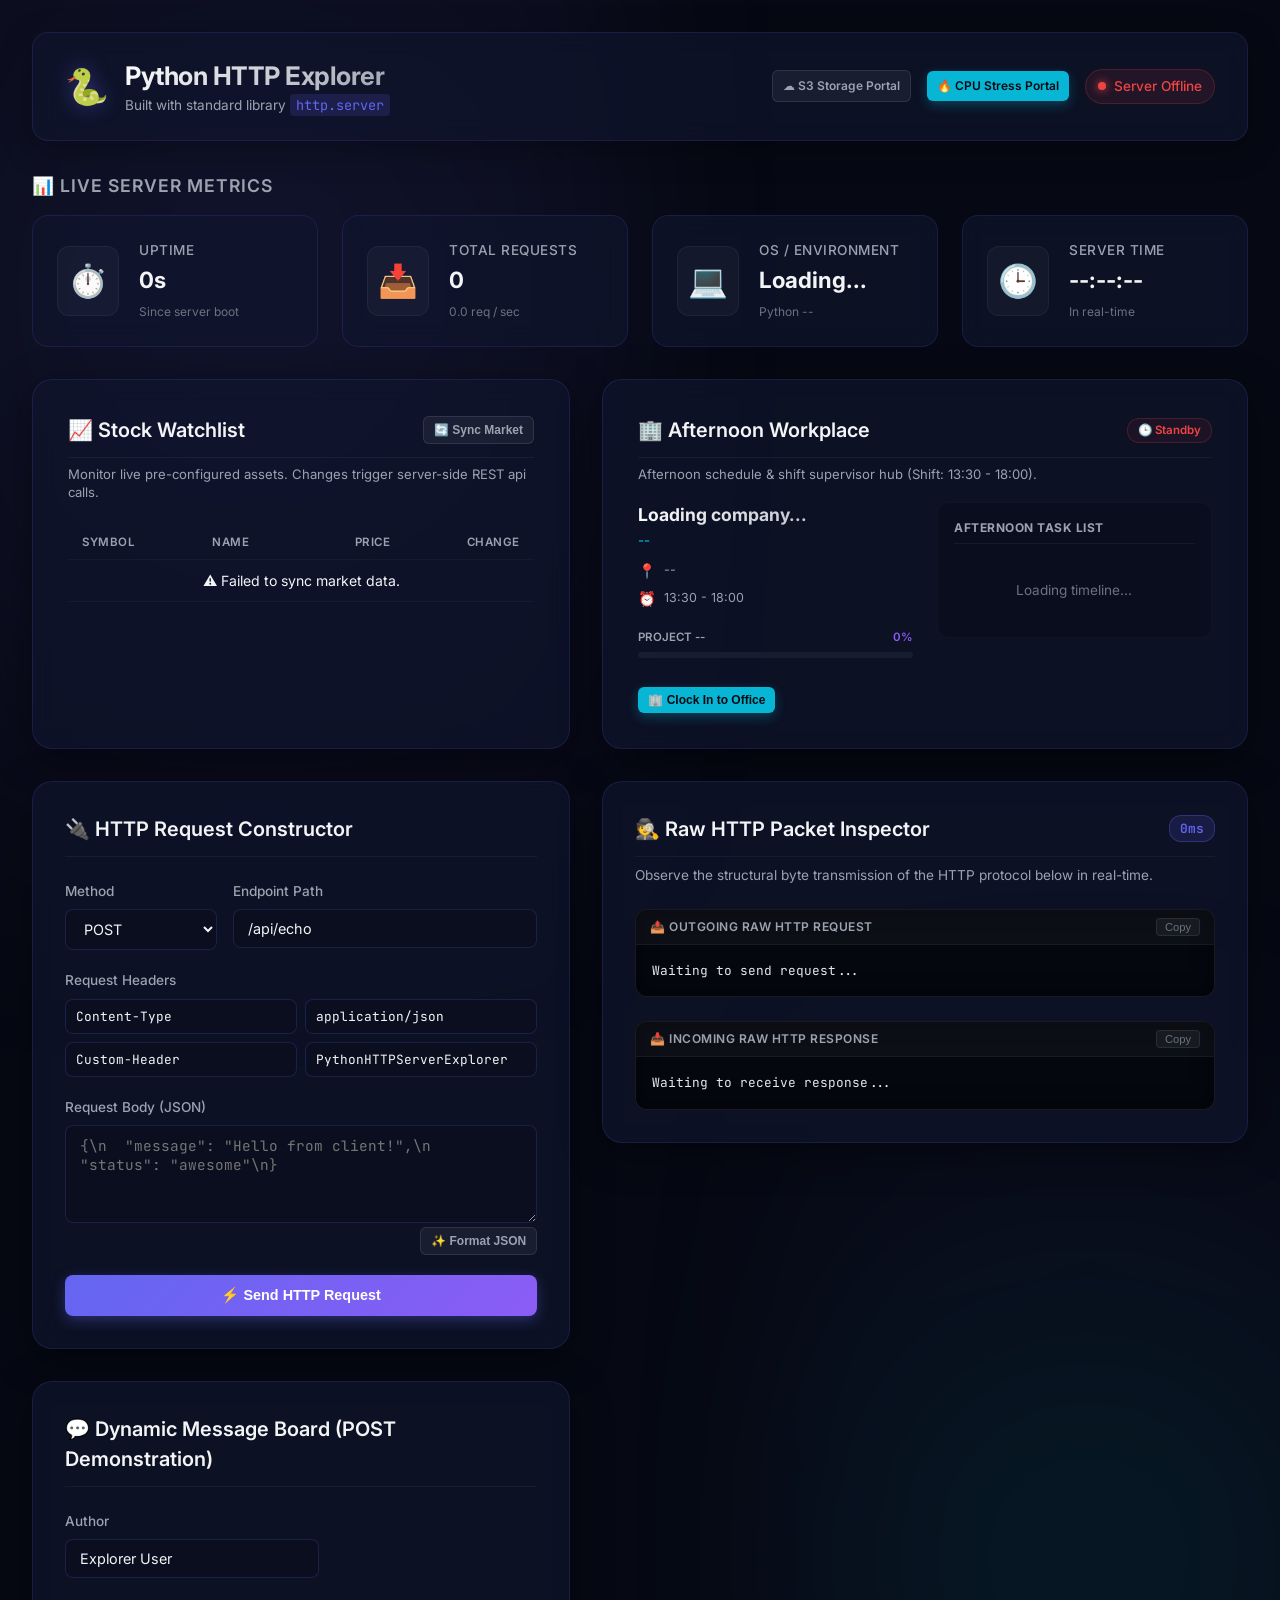
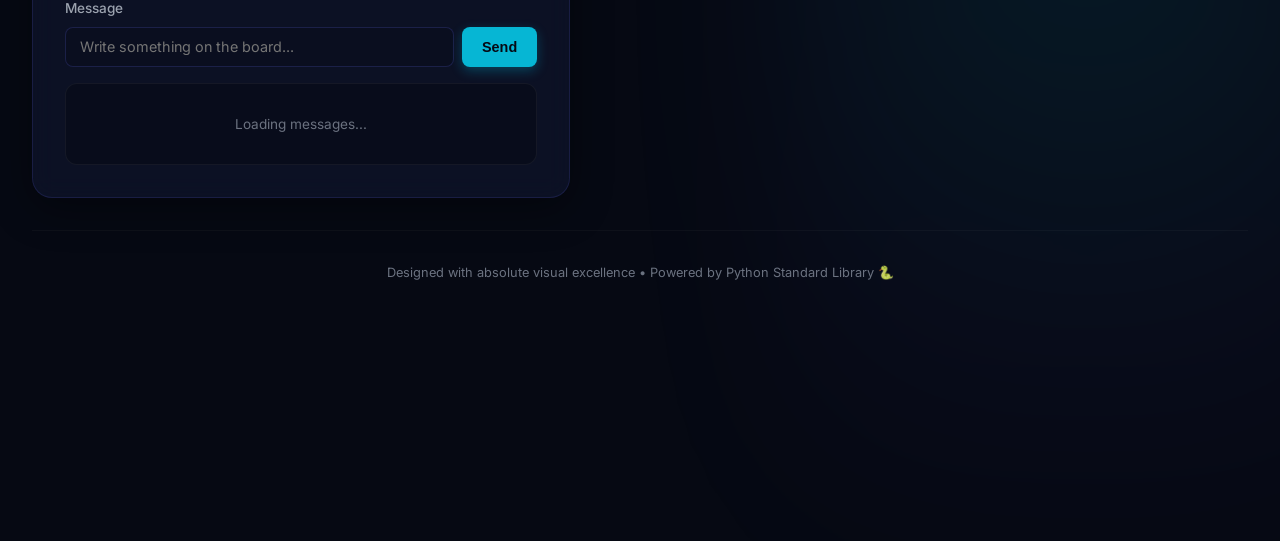
==== commit 95b0c927: "cpu" ====
--- a/index.html
+++ b/index.html
@@ -27,7 +27,8 @@
                 </div>
             </div>
             <div class="nav-links" style="display: flex; gap: 1rem; align-items: center;">
-                <a href="/feature-3" class="btn btn-accent btn-sm" style="text-decoration: none;">☁️ S3 Storage Portal</a>
+                <a href="/feature-3" class="btn btn-secondary btn-sm" style="text-decoration: none;">☁️ S3 Storage Portal</a>
+                <a href="/feature-4" class="btn btn-accent btn-sm" style="text-decoration: none;">🔥 CPU Stress Portal</a>
                 <div class="server-status" id="serverStatusBadge">
                     <span class="status-indicator active"></span>
                     <span class="status-text">Server Active</span>
